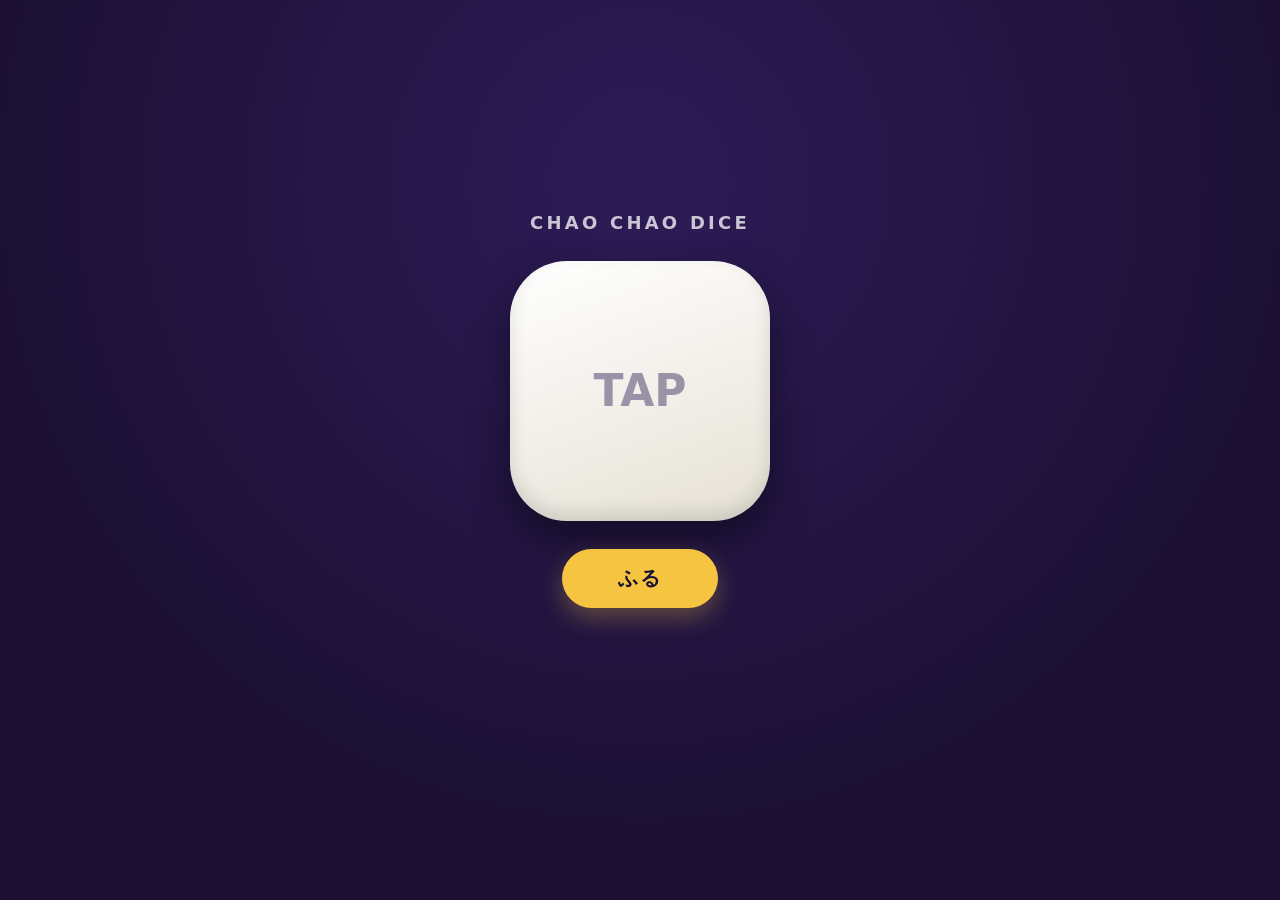
==== dice/index.html @ 2a4bc63e "feat: チャオチャオのサイコロ画面を dice/ に追加 1・2・3・4・✕・✕ の6面をランダムに出す静的ページ。/amidakuji/dice/ で公開される。  Co-Authored-By" ====
<!DOCTYPE html>
<html lang="ja">
<head>
<meta charset="UTF-8">
<meta name="viewport" content="width=device-width, initial-scale=1, viewport-fit=cover">
<title>チャオチャオ サイコロ</title>
<meta name="description" content="チャオチャオのサイコロ（1・2・3・4・✕・✕）をふるだけのシンプルなツール">
<meta name="theme-color" content="#1b1033">
<link rel="icon" href="data:image/svg+xml,<svg xmlns='http://www.w3.org/2000/svg' viewBox='0 0 100 100'><rect width='100' height='100' rx='22' fill='%23f5c542'/><text x='50' y='72' font-size='62' text-anchor='middle' font-family='sans-serif' fill='%231b1033'>3</text></svg>">
<style>
  :root {
    --bg: #1b1033;
    --bg2: #2d1b57;
    --gold: #f5c542;
    --red: #ff5c6c;
    --ink: #1b1033;
  }
  * { box-sizing: border-box; -webkit-tap-highlight-color: transparent; }
  html, body { height: 100%; margin: 0; }
  body {
    background: radial-gradient(circle at 50% 20%, var(--bg2), var(--bg) 70%);
    color: #fff;
    font-family: "Hiragino Kaku Gothic ProN", "Noto Sans JP", system-ui, sans-serif;
    display: flex;
    flex-direction: column;
    align-items: center;
    justify-content: center;
    gap: 28px;
    padding: 24px calc(24px + env(safe-area-inset-right)) calc(24px + env(safe-area-inset-bottom)) calc(24px + env(safe-area-inset-left));
    user-select: none;
  }
  h1 { margin: 0; font-size: 18px; font-weight: 600; letter-spacing: .18em; opacity: .75; }

  .die {
    width: min(62vw, 260px);
    aspect-ratio: 1;
    border-radius: 22%;
    background: linear-gradient(160deg, #fff, #e6e1d5);
    box-shadow: 0 18px 40px rgba(0,0,0,.45), inset 0 -8px 18px rgba(0,0,0,.12);
    display: grid;
    place-items: center;
    cursor: pointer;
    transition: transform .12s ease;
  }
  .die:active { transform: scale(.96); }
  .die.rolling { animation: shake .5s linear; }
  @keyframes shake {
    0%   { transform: rotate(0deg)   scale(1); }
    25%  { transform: rotate(-14deg) scale(1.06); }
    50%  { transform: rotate(12deg)  scale(.96); }
    75%  { transform: rotate(-8deg)  scale(1.04); }
    100% { transform: rotate(0deg)   scale(1); }
  }
  .face {
    font-size: min(34vw, 150px);
    font-weight: 800;
    line-height: 1;
    color: var(--ink);
  }
  .face.x { color: var(--red); }
  .face.idle { font-size: min(11vw, 44px); font-weight: 600; color: #9a93a8; }

  button {
    font: inherit;
    font-size: 20px;
    font-weight: 700;
    letter-spacing: .1em;
    color: var(--ink);
    background: var(--gold);
    border: none;
    border-radius: 999px;
    padding: 16px 56px;
    cursor: pointer;
    box-shadow: 0 10px 24px rgba(245,197,66,.3);
  }
  button:active { transform: translateY(2px); }
  button:disabled { opacity: .5; cursor: default; }

  .log { min-height: 24px; font-size: 14px; letter-spacing: .12em; opacity: .6; }
  .log b { color: var(--gold); font-weight: 700; }
  .log b.x { color: var(--red); }
</style>
</head>
<body>
  <h1>CHAO CHAO DICE</h1>

  <div class="die" id="die" role="button" tabindex="0" aria-label="サイコロをふる">
    <div class="face idle" id="face">TAP</div>
  </div>

  <button id="roll">ふる</button>

  <p class="log" id="log" aria-live="polite"></p>

<script>
  // 実物と同じ6面: 1・2・3・4・✕・✕（✕は2/6）
  const FACES = ['1', '2', '3', '4', '✕', '✕'];
  const HISTORY_MAX = 8;

  const dieEl = document.getElementById('die');
  const faceEl = document.getElementById('face');
  const rollBtn = document.getElementById('roll');
  const logEl = document.getElementById('log');
  const history = [];
  let rolling = false;

  // 剰余バイアスのない一様乱数
  function randomIndex(n) {
    const limit = Math.floor(0x100000000 / n) * n;
    const buf = new Uint32Array(1);
    let v;
    do { crypto.getRandomValues(buf); v = buf[0]; } while (v >= limit);
    return v % n;
  }

  function render(face) {
    faceEl.textContent = face;
    faceEl.className = 'face' + (face === '✕' ? ' x' : '');
  }

  function roll() {
    if (rolling) return;
    rolling = true;
    rollBtn.disabled = true;
    dieEl.classList.remove('rolling');
    void dieEl.offsetWidth; // アニメーションを再生し直すためのreflow
    dieEl.classList.add('rolling');

    // 転がっている間はランダムな面をパラパラ見せる
    const flip = setInterval(() => render(FACES[randomIndex(FACES.length)]), 60);

    setTimeout(() => {
      clearInterval(flip);
      const result = FACES[randomIndex(FACES.length)];
      render(result);
      history.unshift(result);
      if (history.length > HISTORY_MAX) history.pop();
      logEl.innerHTML = history
        .map(f => `<b class="${f === '✕' ? 'x' : ''}">${f}</b>`)
        .join(' <span style="opacity:.35">·</span> ');
      rolling = false;
      rollBtn.disabled = false;
    }, 500);
  }

  rollBtn.addEventListener('click', roll);
  dieEl.addEventListener('click', roll);
  dieEl.addEventListener('keydown', e => {
    if (e.key === 'Enter' || e.key === ' ') { e.preventDefault(); roll(); }
  });
  document.addEventListener('keydown', e => {
    if (e.key === ' ' && e.target === document.body) { e.preventDefault(); roll(); }
  });
</script>
</body>
</html>
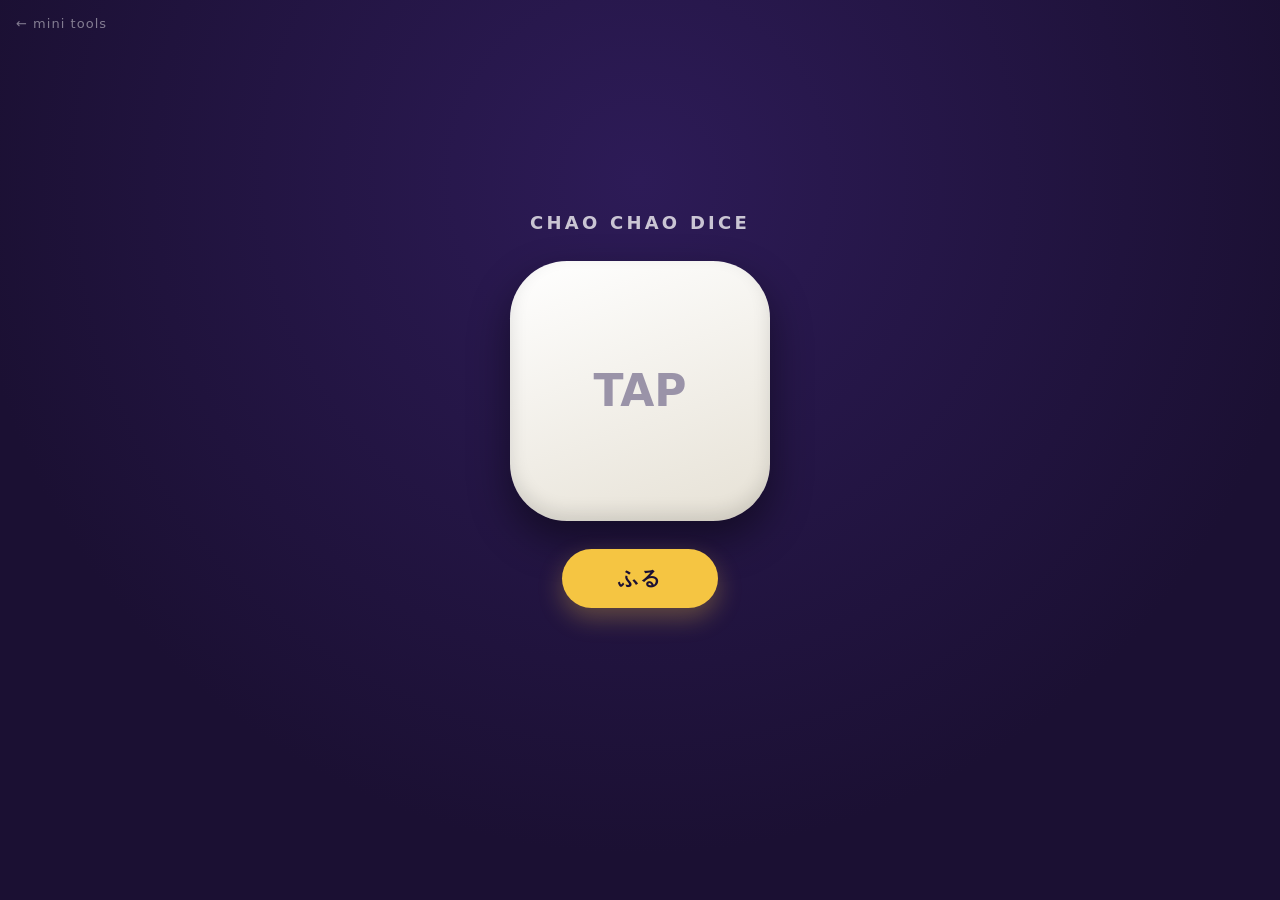
==== commit c8231bea: "feat: 各ツールから入口へ戻るリンクを追加 入口を作ったのに各ツールが片道通行だったため。 あみだくじは見出し上、サイコロは左上に控えめに配置。  Co-Authored-By: Claude O" ====
--- a/dice/index.html
+++ b/dice/index.html
@@ -30,6 +30,18 @@
     user-select: none;
   }
   h1 { margin: 0; font-size: 18px; font-weight: 600; letter-spacing: .18em; opacity: .75; }
+
+  .back-link {
+    position: fixed;
+    top: calc(16px + env(safe-area-inset-top));
+    left: calc(16px + env(safe-area-inset-left));
+    font-size: 13px;
+    letter-spacing: .08em;
+    color: inherit;
+    text-decoration: none;
+    opacity: .45;
+  }
+  .back-link:hover, .back-link:focus-visible { opacity: .9; }
 
   .die {
     width: min(62vw, 260px);
@@ -82,6 +94,8 @@
 </style>
 </head>
 <body>
+  <a class="back-link" href="../">← mini tools</a>
+
   <h1>CHAO CHAO DICE</h1>
 
   <div class="die" id="die" role="button" tabindex="0" aria-label="サイコロをふる">
